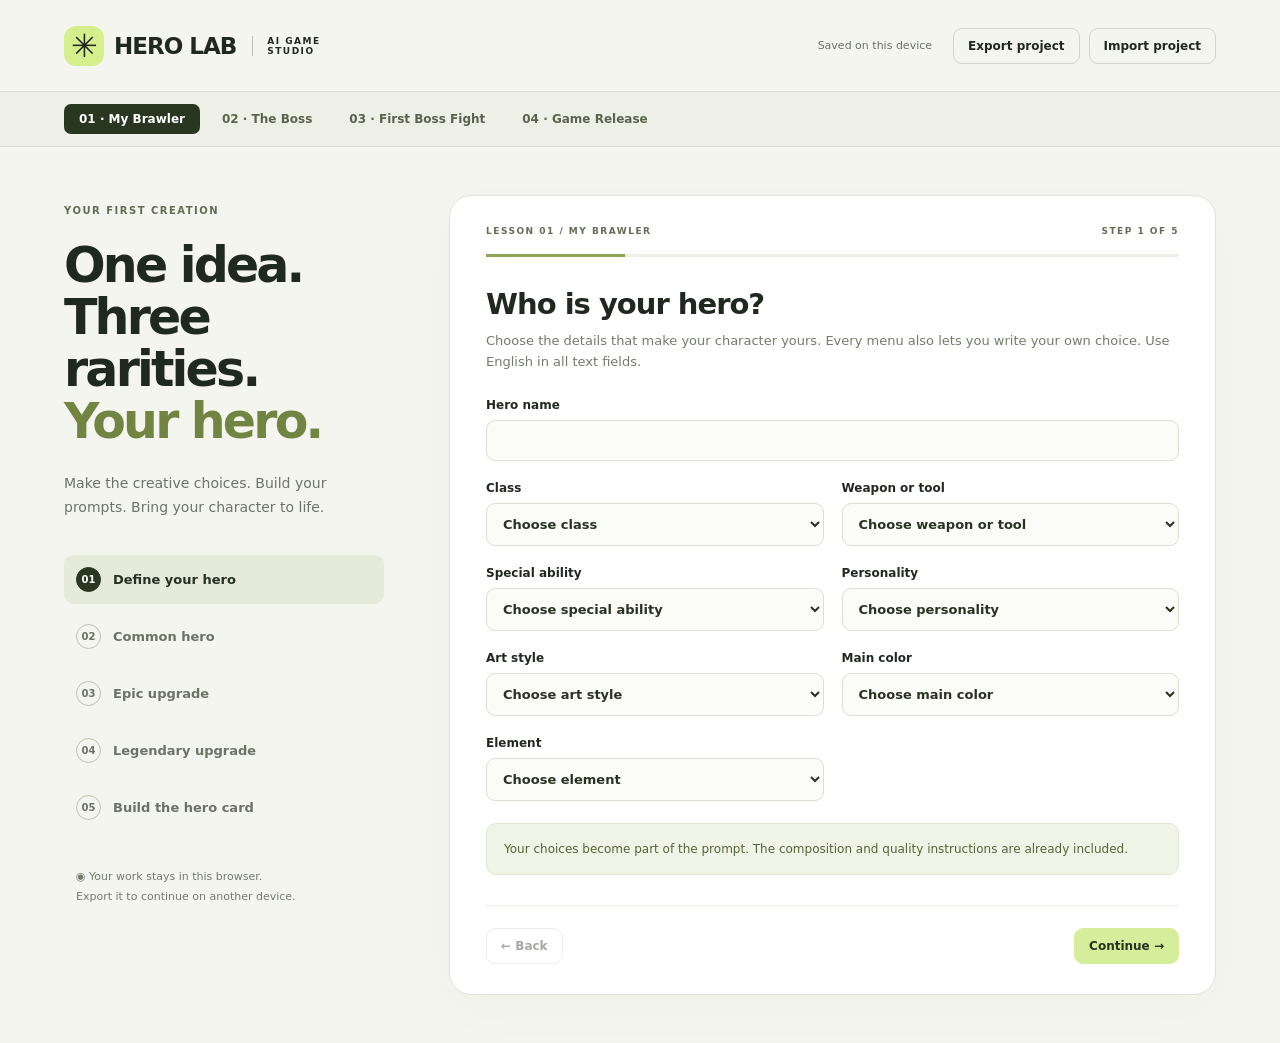
==== index.html @ 97db4749 "Remove image link validation and preview; ?v=5" ====
<!doctype html><html lang="en"><head><meta charset="UTF-8"><meta name="viewport" content="width=device-width,initial-scale=1"><meta name="description" content="Build your own game hero prompts, step by step."><title>Hero Lab · AI Game Studio</title><link rel="stylesheet" href="style.css?v=5"></head><body><header><a class="brand" href="./"><span class="mark">✳</span> HERO LAB <small>AI GAME STUDIO</small></a><div class="tools"><span id="saveState" role="status">Saved on this device</span><button id="export">Export project</button><button id="importButton">Import project</button><input id="import" type="file" accept="application/json,.json" hidden></div></header><nav class="courseNav" aria-label="Choose a lesson"><a href="index.html" class="current" aria-current="page">01 · My Brawler</a><a href="lesson-2.html" CLASS="L2">02 · The Boss</a><a href="lesson-3.html" CLASS="L3">03 · First Boss Fight</a><a href="lesson-4.html" CLASS="L4">04 · Game Release</a></nav><main><aside><div class="eyebrow">YOUR FIRST CREATION</div><h1>One idea.<br>Three rarities.<br><em>Your hero.</em></h1><p class="intro">Make the creative choices. Build your prompts. Bring your character to life.</p><nav id="steps" aria-label="Lesson steps"></nav><div class="local">◉ Your work stays in this browser.<br>Export it to continue on another device.</div></aside><section class="workspace"><div class="topline"><span>LESSON 01 / MY BRAWLER</span><span id="count"></span></div><div class="progress"><div id="progress"></div></div><div id="content"></div><footer><button id="back">← Back</button><button id="next" class="primary">Continue →</button></footer></section></main><div id="toast" role="status" aria-live="polite"></div><script src="shared.js?v=5"></script><script src="app.js?v=5"></script></body></html>
---- style.css ----
:root{font-family:Inter,ui-sans-serif,system-ui,-apple-system,sans-serif;color:#20291f;background:#f5f5ef;font-synthesis:none}*{box-sizing:border-box}body{margin:0}button,input,select,textarea{font:inherit}button,.import{cursor:pointer}button:focus-visible,a:focus-visible,.import:focus-within{outline:3px solid #738741;outline-offset:4px}header{min-height:92px;padding:20px 5%;border-bottom:1px solid #dcded4;display:flex;align-items:center;justify-content:space-between;gap:20px}.brand{color:inherit;text-decoration:none;display:flex;align-items:center;font-weight:850;letter-spacing:-1px;font-size:23px;gap:10px}.brand small{font-size:9px;letter-spacing:1.5px;border-left:1px solid #bfc3b6;padding-left:14px;margin-left:6px;max-width:80px}.mark{background:#d6ef8d;border-radius:12px;width:40px;height:40px;display:grid;place-items:center;font-size:32px}.tools{display:flex;gap:9px;align-items:center}.tools span{font-size:11px;color:#6a7263;margin-right:12px}button,.import{border:1px solid #d2d6c9;border-radius:9px;padding:10px 14px;background:transparent;color:inherit;font-size:12px;font-weight:650}.import{display:inline-block}main{max-width:1320px;margin:0 auto;padding:48px 5%;display:grid;grid-template-columns:320px minmax(0,1fr);gap:65px}aside{padding-top:10px}.eyebrow,.topline{font-size:10px;font-weight:750;letter-spacing:1.5px;color:#626c56}h1{font-size:49px;letter-spacing:-2.8px;line-height:1.06;margin:24px 0}h1 em{font-style:normal;color:#718441}.intro{font-size:14px;line-height:1.7;color:#6d7367;max-width:270px}nav{display:grid;gap:8px;margin-top:36px}nav button{text-align:left;border:0;padding:12px;display:flex;gap:12px;align-items:center;font-size:13px;color:#6b7363}nav button.active{background:#e5eadb;color:#243120}nav .number{width:25px;height:25px;border:1px solid #bbc3ad;border-radius:50%;display:grid;place-items:center;font-size:10px}nav .active .number{background:#293723;color:white;border-color:#293723}.local{font-size:11px;color:#737b6b;line-height:1.8;margin:35px 12px}.workspace{background:#fff;border:1px solid #e0e3d8;border-radius:22px;padding:30px 36px;box-shadow:0 16px 50px #34452c06;min-width:0}.topline{display:flex;justify-content:space-between;font-size:9px}.progress{height:3px;background:#edf0e6;margin:18px 0 30px;border-radius:4px}.progress div{height:100%;background:#8ca654;transition:width .2s}h2{font-size:29px;letter-spacing:-1px;margin:0 0 10px}.sub{color:#747b6b;line-height:1.6;font-size:13px;margin:0 0 25px}.grid{display:grid;grid-template-columns:1fr 1fr;gap:20px 18px}.field{display:flex;flex-direction:column;gap:8px;font-size:12px;font-weight:650}.wide{grid-column:1/-1}input,select,textarea{border:1px solid #dce0d3;border-radius:9px;padding:12px;background:#fbfcf8;width:100%;color:#283322;font-size:13px;outline:none}input:focus,select:focus,textarea:focus{border-color:#83994f;box-shadow:0 0 0 3px #e6edda}textarea{resize:vertical;line-height:1.6}.custom{margin-top:0}.note{background:#f0f4e7;border:1px solid #e0e8d1;color:#53633c;padding:15px 17px;border-radius:10px;font-size:12px;line-height:1.7;margin:22px 0}.prompt{margin-top:26px;border-top:1px solid #e5e8df;padding-top:22px}.prompthead{display:flex;justify-content:space-between;align-items:center;margin-bottom:12px;gap:12px}.prompthead span{font-size:10px;letter-spacing:1.2px;font-weight:750}.primary{background:#d6ee9b;border-color:#d6ee9b;color:#26331d}.copy{background:#293722;color:#fff;border-color:#293722}.prompt textarea{background:#f7f8f2;color:#58624c;font-family:ui-monospace,monospace;font-size:11px;min-height:210px}.missing{color:#875f21;font-size:12px;line-height:1.5;margin:10px 0}.launch{display:flex;gap:18px;flex-wrap:wrap;margin-top:14px}.launch a{color:#526c31;font-size:12px;text-underline-offset:4px}footer{display:flex;justify-content:space-between;margin-top:30px;border-top:1px solid #eceee5;padding-top:22px}button:disabled{opacity:.4;cursor:default}.check{display:flex;align-items:flex-start;gap:10px;font-size:13px;line-height:1.6;margin:16px 0}.check input{width:17px;margin-top:3px;accent-color:#718441}.preview{display:block;max-width:100%;max-height:140px;object-fit:contain;border-radius:8px}.preview[hidden]{display:none}#toast{position:fixed;bottom:25px;left:50%;transform:translateX(-50%);background:#293722;color:white;border-radius:12px;font-size:13px;padding:13px 22px;opacity:0;pointer-events:none;transition:opacity .2s}#toast.show{opacity:1}@media(max-width:1000px){main{gap:30px;grid-template-columns:250px minmax(0,1fr)}h1{font-size:42px}.workspace{padding:25px}.tools span{display:none}}@media(max-width:740px){header{padding:16px 5%;flex-wrap:wrap}.brand{font-size:20px}.tools{width:100%}main{display:block;padding-top:22px}h1{font-size:34px;line-height:1.1;margin:12px 0}h1 br{display:none}h1 em{margin-left:7px}.intro,.local{display:none}nav{display:flex;overflow:auto;margin:20px 0;gap:5px;padding-bottom:5px}nav button{flex-shrink:0;font-size:11px;padding:8px}.workspace{padding:23px 18px;border-radius:16px}.grid{gap:17px 12px}h2{font-size:25px}.topline{font-size:8px;letter-spacing:1px}}@media(max-width:400px){.grid{grid-template-columns:1fr}.wide{grid-column:auto}.brand small{display:none}}@media(prefers-reduced-motion:reduce){*{transition:none!important}}
.courseNav{display:flex;gap:7px;padding:12px 5%;border-bottom:1px solid #dcded4;overflow:auto;background:#eef0e7}.courseNav a{white-space:nowrap;text-decoration:none;color:#59634d;padding:8px 15px;border-radius:7px;font-size:12px;font-weight:650}.courseNav a.current{background:#293722;color:#fff}.optional{font-size:10px;font-weight:400;color:#777e6e;margin-left:6px}
.courseNav{margin:0;border-radius:0;gap:7px}.courseNav a:focus-visible{outline:3px solid #738741;outline-offset:2px}

button:active:not(:disabled){transform:translateY(2px) scale(.97)}button.copied{background:#d6ee9b!important;color:#26331d!important;border-color:#9bb66a!important;box-shadow:0 0 0 4px #d6ee9b50}button.is-copying{opacity:.7}.asset-help ol{padding-left:20px;margin:10px 0}.asset-help li{margin:7px 0}.asset-help a,.note a{color:#3b5c24;text-underline-offset:3px}

.img-preview{font-size:12px;margin-top:4px}.img-preview .ok{color:#3ddc84}.img-preview .bad{color:#ff6b6b}

.mode-badge{display:flex;gap:12px;align-items:center;margin:18px 0 10px;padding:14px 18px;border-radius:14px;border:2px solid;font-size:17px;line-height:1.3}
.mode-badge small{display:block;font-size:11px;letter-spacing:.12em;opacity:.8}.mode-icon{font-size:28px}
.mode-text{background:#1d2b44;border-color:#5b9cff;color:#dbe8ff}.mode-image{background:#3a2140;border-color:#e070ff;color:#f6dcff}
.mode-video{background:#402a17;border-color:#ffa040;color:#ffe6cc}.mode-web{background:#143a2a;border-color:#3ddc84;color:#d6ffe9}
.expect{margin:14px 0;padding:12px 16px;border-left:4px solid #ffd54a;background:rgba(255,213,74,.1);border-radius:8px}

.after-task{margin:22px 0;padding:16px 18px;border:2px dashed #ffd54a;border-radius:14px}.after-task h3{margin:0 0 10px}
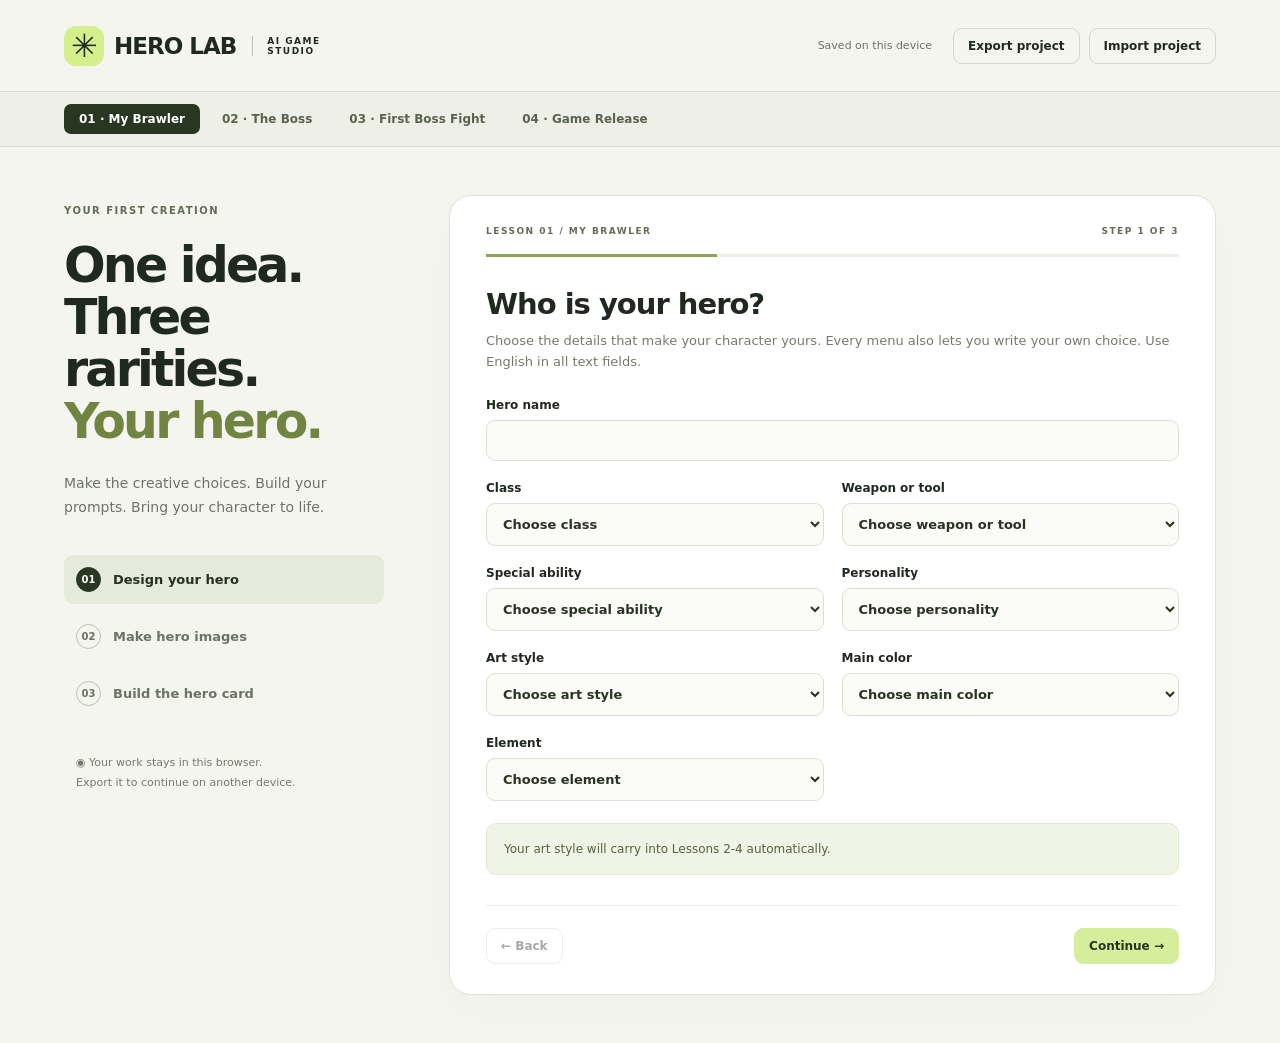
==== commit c368c09d: "v2-simplify: merge steps, one L4 paste box, optional L3 bugs - L1 3 steps, L2/L3/L4 5 steps each wit" ====
--- a/index.html
+++ b/index.html
@@ -1 +1 @@
-<!doctype html><html lang="en"><head><meta charset="UTF-8"><meta name="viewport" content="width=device-width,initial-scale=1"><meta name="description" content="Build your own game hero prompts, step by step."><title>Hero Lab · AI Game Studio</title><link rel="stylesheet" href="style.css?v=5"></head><body><header><a class="brand" href="./"><span class="mark">✳</span> HERO LAB <small>AI GAME STUDIO</small></a><div class="tools"><span id="saveState" role="status">Saved on this device</span><button id="export">Export project</button><button id="importButton">Import project</button><input id="import" type="file" accept="application/json,.json" hidden></div></header><nav class="courseNav" aria-label="Choose a lesson"><a href="index.html" class="current" aria-current="page">01 · My Brawler</a><a href="lesson-2.html" CLASS="L2">02 · The Boss</a><a href="lesson-3.html" CLASS="L3">03 · First Boss Fight</a><a href="lesson-4.html" CLASS="L4">04 · Game Release</a></nav><main><aside><div class="eyebrow">YOUR FIRST CREATION</div><h1>One idea.<br>Three rarities.<br><em>Your hero.</em></h1><p class="intro">Make the creative choices. Build your prompts. Bring your character to life.</p><nav id="steps" aria-label="Lesson steps"></nav><div class="local">◉ Your work stays in this browser.<br>Export it to continue on another device.</div></aside><section class="workspace"><div class="topline"><span>LESSON 01 / MY BRAWLER</span><span id="count"></span></div><div class="progress"><div id="progress"></div></div><div id="content"></div><footer><button id="back">← Back</button><button id="next" class="primary">Continue →</button></footer></section></main><div id="toast" role="status" aria-live="polite"></div><script src="shared.js?v=5"></script><script src="app.js?v=5"></script></body></html>
+<!doctype html><html lang="en"><head><meta charset="UTF-8"><meta name="viewport" content="width=device-width,initial-scale=1"><meta name="description" content="Build your own game hero prompts, step by step."><title>Hero Lab · AI Game Studio</title><link rel="stylesheet" href="style.css?v=9"></head><body><header><a class="brand" href="./"><span class="mark">✳</span> HERO LAB <small>AI GAME STUDIO</small></a><div class="tools"><span id="saveState" role="status">Saved on this device</span><button id="export">Export project</button><button id="importButton">Import project</button><input id="import" type="file" accept="application/json,.json" hidden></div></header><nav class="courseNav" aria-label="Choose a lesson"><a href="index.html" class="current" aria-current="page">01 · My Brawler</a><a href="lesson-2.html" CLASS="L2">02 · The Boss</a><a href="lesson-3.html" CLASS="L3">03 · First Boss Fight</a><a href="lesson-4.html" CLASS="L4">04 · Game Release</a></nav><main><aside><div class="eyebrow">YOUR FIRST CREATION</div><h1>One idea.<br>Three rarities.<br><em>Your hero.</em></h1><p class="intro">Make the creative choices. Build your prompts. Bring your character to life.</p><nav id="steps" aria-label="Lesson steps"></nav><div class="local">◉ Your work stays in this browser.<br>Export it to continue on another device.</div></aside><section class="workspace"><div class="topline"><span>LESSON 01 / MY BRAWLER</span><span id="count"></span></div><div class="progress"><div id="progress"></div></div><div id="content"></div><footer><button id="back">← Back</button><button id="next" class="primary">Continue →</button></footer></section></main><div id="toast" role="status" aria-live="polite"></div><script src="shared.js?v=9"></script><script src="app.js?v=9"></script></body></html>
--- a/style.css
+++ b/style.css
@@ -13,3 +13,24 @@
 .expect{margin:14px 0;padding:12px 16px;border-left:4px solid #ffd54a;background:rgba(255,213,74,.1);border-radius:8px}
 
 .after-task{margin:22px 0;padding:16px 18px;border:2px dashed #ffd54a;border-radius:14px}.after-task h3{margin:0 0 10px}
+
+.img-preview.ok{color:#3ddc84;font-weight:600}.img-preview.bad{color:#ff8a3d;background:rgba(255,120,40,.12);border-left:4px solid #ff6b3d;padding:8px 10px;border-radius:6px;font-weight:600}
+
+.upload-tip{margin:0 0 18px;font-size:13px;color:#53633c}
+.upload-tip a{color:#3b5c24;font-weight:650;text-underline-offset:3px}
+.launch{align-items:center}
+.launch-note{margin:0;font-size:11px;color:#6a7263}
+.guide-shots{display:flex;flex-wrap:wrap;gap:12px;margin:0 0 20px}
+.guide-shot{margin:0;position:relative;width:148px;cursor:zoom-in}
+.guide-shot img{display:block;width:148px;height:100px;object-fit:cover;object-position:top;border-radius:10px;border:1px solid #dce0d3;background:#f7f8f2;box-shadow:0 4px 14px #34452c12;transition:transform .15s ease,box-shadow .15s ease;transform-origin:center top}
+.guide-shot figcaption{font-size:10px;color:#6a7263;margin-top:6px;line-height:1.3}
+.guide-shot:hover img,.guide-shot:focus-within img,.guide-shot.is-open img{transform:scale(2.15);z-index:30;position:relative;box-shadow:0 18px 40px #1a241850;border-color:#8ca654}
+.guide-shot:hover,.guide-shot:focus-within,.guide-shot.is-open{z-index:30}
+@media(max-width:740px){
+  .guide-shot{width:112px}
+  .guide-shot img{width:112px;height:78px}
+  .guide-shot:hover img,.guide-shot:focus-within img,.guide-shot.is-open img{transform:scale(2.6)}
+}
+.mode-badge{display:none!important}
+.after-task{border-style:solid;border-color:#e0e8d1}
+.expect{border-left-color:#8ca654;background:#f0f4e7}
